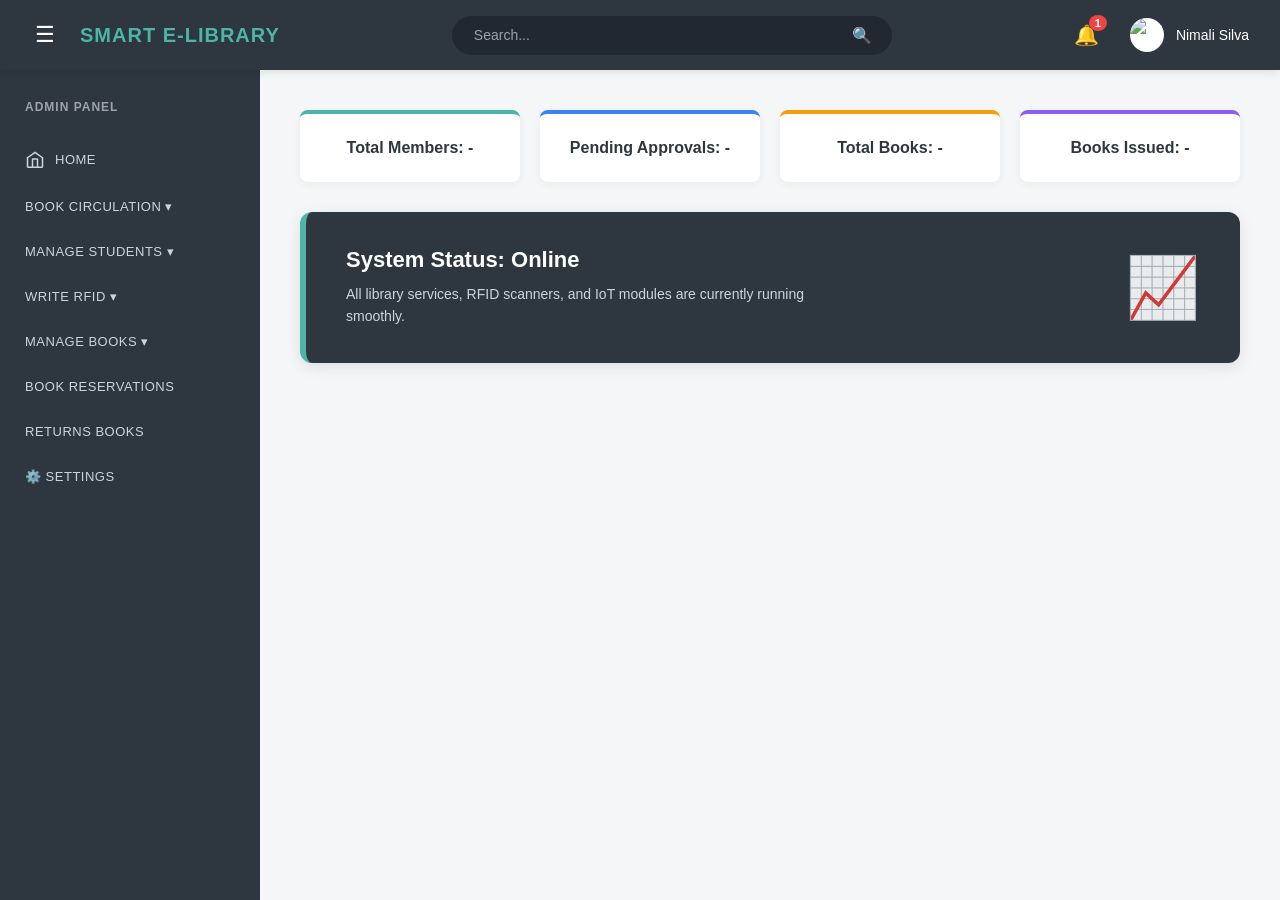
==== admin-dashboard.html @ 6cc4b50c "Smart-E-library" ====
<!DOCTYPE html>
<html lang="en">
<head>
    <meta charset="UTF-8">
    <meta name="viewport" content="width=device-width, initial-scale=1.0">
    <title>Admin Dashboard - Smart E-Library</title>
    
    <link rel="stylesheet" href="css/admin-style.css">
    <link href="https://fonts.googleapis.com/css2?family=Dancing+Script:wght@700&family=Roboto+Slab:wght@900&display=swap" rel="stylesheet">
</head>
<body>
    <div class="dashboard-header">
        <div class="header-left">
            <button id="menu-btn" class="menu-toggle-btn">☰</button>
            <span class="system-name">Smart E-Library</span>
        </div>
        
        <div class="header-center">
            <div class="search-box">
                <input id="global-search" type="text" placeholder="Search...">
                <span class="search-icon">🔍</span>
            </div>
        </div> 
        
        <div class="header-right">
            <div class="dropdown">
                <button class="icon-btn" id="bell-btn" onclick="toggleDropdown('notification-dropdown')">🔔<span class="badge">1</span></button>
                <div id="notification-dropdown" class="dropdown-content notif-dropdown">
                    <div class="notif-item" onclick="showSection('approve-registrations')">
                        <strong>New Registration!</strong>
                        <p>A new student is waiting for identity verification.</p>
                    </div>
                </div>
            </div>
            
            <div class="dropdown">
                <button class="profile-btn" onclick="toggleDropdown('profile-dropdown')"> 
                    <img id="header-profile-img" src="static/admin.png" alt="Profile" class="profile-img">
                    <span id="header-profile-name">Nimali Silva</span>
                </button>               
                <div id="profile-dropdown" class="dropdown-content">
                    <a href="#" onclick="showSection('settings'); toggleDropdown('profile-dropdown'); return false;">Profile</a>
                    <a href="index.html">Logout</a>
                </div>
            </div>
        </div>
    </div>

    <div class="dashboard-container">        
        <div id="sidebar" class="sidebar">
            <h2>Admin Panel</h2>
            <ul class="sidebar-menu">
                <li class="menu-item home-item" onclick="showSection('home')">
                    <svg class="sidebar-icon" viewBox="0 0 24 24" fill="none" stroke="currentColor" stroke-width="1.8" stroke-linecap="round" stroke-linejoin="round">
                        <path d="M3 10.5L12 4l9 6.5"></path>
                        <path d="M9 21.5V12h6v9.5"></path>
                        <path d="M21 10.5v10.5a1 1 0 0 1-1 1H4a1 1 0 0 1-1-1V10.5"></path>
                    </svg>
                    Home
                </li>

                <li class="menu-item">Book Circulation ▾
                    <ul class="submenu">
                        <li onclick="showSection('issue-book')"> Issue Book</li>
                        <li onclick="showSection('active-borrowings')"> Active Borrowings</li>
                    </ul>
                </li>

                <li class="menu-item">Manage Students ▾
                    <ul class="submenu">
                        <li onclick="showSection('view-members')"> View All Students</li>
                        <li onclick="showSection('approve-registrations')"> Approve New Registrations</li>
                        <li onclick="showSection('remove-member')"> Remove Student </li>
                    </ul>
                </li>
                <li class="menu-item">Write RFID ▾
                    <ul class="submenu">
                        <li onclick="showSection('student-rfid')"> Student RFID</li>
                        <li onclick="showSection('books-rfid')"> Book RFID</li>
                        <li onclick="showSection('rack-rfid')"> Rack RFID</li>
                    </ul>
                </li>
                <li class="menu-item">Manage Books ▾
                    <ul class="submenu">
                        <li onclick="showSection('add-book')"> Add New Book</li>
                        <li onclick="showSection('remove-book')"> Remove Book</li>
                    </ul>
                </li>
                <li class="menu-item" onclick="showSection('book-reservations')">Book Reservations</li>
                <li class="menu-item" onclick="showSection('return-books')">Returns Books</li>
                <li class="menu-item settings-item" onclick="showSection('settings')">⚙️ Settings</li>
            </ul>
        </div>
        
        <div class="main-content" id="main-display-area">            
            
            <div id="home" class="dynamic-section section-visible">
                <div class="dashboard-cards">
                    <div class="card" id="stat-total-members">Total Members: -</div>
                    <div class="card" id="stat-pending-approvals">Pending Approvals: -</div>
                    <div class="card" id="stat-total-books">Total Books: -</div>
                    <div class="card" id="stat-books-issued">Books Issued: -</div>
                </div>
                
                <div class="pro-banner">
                    <div class="pro-banner-text">
                        <h3>System Status: Online</h3>
                        <p>All library services, RFID scanners, and IoT modules are currently running smoothly.</p>
                    </div>
                    <div class="pro-banner-graphic">
                        <div style="font-size: 60px; opacity: 0.9;">📈</div>
                    </div>
                </div>
            </div>

            <div id="issue-book" class="dynamic-section section-hidden">
                <div class="section-header">
                    <div>
                        <h2 class="section-title">Issue Book (Manual)</h2>
                        <p>Scan student RFID and Book RFID to officially issue a book.</p>
                    </div>
                </div>
                <div class="add-officer-panel">
                    <div class="add-officer-card">
                        <div class="field-grid">
                            <div class="field-item">
                                <label>Student ID / Scan RFID</label>
                                <input id="issue-student-id" type="text" placeholder="e.g. STU-001">
                            </div>
                            <div class="field-item">
                                <label>Book ID / Scan RFID</label>
                                <input id="issue-book-id" type="text" placeholder="e.g. nov01-r1">
                            </div>
                        </div>
                        <button class="btn-save panel-button" style="background:#10b981; max-width:200px;" onclick="issueNewBook()">📚 Issue Book</button>
                    </div>
                </div>
            </div>

            <div id="active-borrowings" class="dynamic-section section-hidden">
                <div class="section-header">
                    <div>
                        <h2 class="section-title">Active Borrowings</h2>
                        <p>Track all issued books, return countdowns, and calculate overdue fines dynamically.</p>
                    </div>
                </div>
                <div class="directory-panel">
                    <div class="table-card">
                        <table class="styled-table" id="borrowings-table">
                            <thead>
                                <tr>
                                    <th>Book Title</th>
                                    <th>Book ID</th>
                                    <th>Student Name</th>
                                    <th>Days Left</th>
                                    <th>Overdue Days</th>
                                    <th>Fine (LKR)</th>
                                    <th>Phone</th>
                                </tr>
                            </thead>
                            <tbody id="borrowings-body">
                            </tbody>
                        </table>
                    </div>
                </div>
            </div>

            <div id="view-members" class="dynamic-section section-hidden">
                <div class="section-header">
                    <div><h2 class="section-title">View All Students</h2></div>
                </div>
                <div class="add-officer-panel">
                    <div class="add-officer-card">
                        <div class="table-card">
                            <table class="styled-table">
                                <thead>
                                    <tr>
                                        <th>Student</th>
                                        <th>Full Name</th>
                                        <th>Email</th>
                                        <th>Status</th>
                                    </tr>
                                </thead>
                                <tbody id="all-students-body">
                                </tbody>
                            </table>
                        </div>
                    </div>
                </div>
            </div>

            <div id="approve-registrations" class="dynamic-section section-hidden">
                <div class="section-header">
                    <div><h2 class="section-title">Approve New Registrations</h2></div>
                </div>
                <div class="add-officer-panel">
                    <div class="add-officer-card">
                        <div class="table-card">
                            <table class="styled-table">
                                <thead>
                                    <tr>
                                        <th>Full Name</th>
                                        <th>Email Address</th>
                                        <th>Verification Document</th>
                                        <th>Action</th>
                                    </tr>
                                </thead>
                                <tbody id="pending-students-body">
                                </tbody>
                            </table>
                        </div>
                    </div>
                </div>
            </div>

            <div id="remove-member" class="dynamic-section section-hidden">
                <div class="section-header">
                    <div><h2 class="section-title">Remove Student</h2></div>
                </div>
                <div class="add-officer-panel">
                    <div class="add-officer-card">
                        <div class="table-card">
                            <table class="styled-table">
                                <thead>
                                    <tr><th>Student</th><th>Full Name</th><th>Email</th><th>Action</th></tr>
                                </thead>
                                <tbody id="remove-students-body">
                                </tbody>
                            </table>
                        </div>
                    </div>
                </div>
            </div>

            <div id="student-rfid" class="dynamic-section section-hidden">
                <div class="section-header">
                    <div>
                        <h2 class="section-title">Student RFID Assignment</h2>
                        <p>Link physical RFID smart cards to registered students.</p>
                    </div>
                </div>
                <div class="directory-panel">
                    <div class="table-card">
                        <table class="styled-table">
                            <thead>
                                <tr><th>Student Name</th><th>Student ID</th><th>Action</th></tr>
                            </thead>
                            <tbody>
                                <tr>
                                    <td>Saman Perera</td>
                                    <td>STU-001</td>
                                    <td><button class="btn-save" onclick="openRfidModal('STU-001', 'Saman Perera', 'Student')">Write RFID</button></td>
                                </tr>
                                <tr>
                                    <td>Kumari Fernando</td>
                                    <td>STU-002</td>
                                    <td><button class="btn-save" onclick="openRfidModal('STU-002', 'Kumari Fernando', 'Student')">Write RFID</button></td>
                                </tr>
                            </tbody>
                        </table>
                    </div>
                </div>
            </div>

            <div id="books-rfid" class="dynamic-section section-hidden">
                <div class="section-header">
                    <div>
                        <h2 class="section-title">Book RFID Assignment</h2>
                        <p>Link RFID tracking tags to library inventory books.</p>
                    </div>
                </div>
                <div class="add-officer-panel">
                    <div class="table-card">
                        <table class="styled-table">
                            <thead>
                                <tr><th>Book Title</th><th>Book ID</th><th>Action</th></tr>
                            </thead>
                            <tbody id="books-rfid-body">
                            </tbody>
                        </table>
                    </div>
                </div>
            </div>

            <div id="rack-rfid" class="dynamic-section section-hidden">
                <div class="section-header">
                    <div>
                        <h2 class="section-title">Rack RFID Assignment</h2>
                        <p>Register library racks and assign unique RFID tags for misplacement detection.</p>
                    </div>
                </div>
                <div class="add-officer-panel">
                    <div class="add-officer-card">
                        <div class="field-grid">
                            <div class="field-item">
                                <label>Rack Name / Category Description</label>
                                <input id="rack-name-input" type="text" placeholder="e.g. Science Section - Rack 01">
                            </div>
                        </div>
                        <button class="btn-save panel-button" onclick="addNewRack()">+ Add Rack</button>
                    </div>
                </div>
                <div class="directory-panel">
                    <div class="table-card">
                        <table class="styled-table" id="racks-table">
                            <thead>
                                <tr><th>Rack ID</th><th>Rack Name</th><th>RFID Tag UID</th><th>Action</th></tr>
                            </thead>
                            <tbody id="racks-body">
                            </tbody>
                        </table>
                    </div>
                </div>
            </div>

            <div id="add-book" class="dynamic-section section-hidden">
                <div class="section-header">
                    <div><h2 class="section-title">Add New Book</h2></div>
                </div>
                <div class="add-officer-panel">
                    <div class="add-officer-card">
                        <div class="field-grid">
                            <div class="field-item">
                                <label>Book Title</label>
                                <input id="book-title" type="text" placeholder="Enter book title">
                            </div>
                            <div class="field-item">
                                <label>Author</label>
                                <input id="book-author" type="text" placeholder="Enter author name">
                            </div>
                            <div class="field-item">
                                <label>Category</label>
                                <select id="book-category">
                                    <option value="">Select category</option>
                                    <option value="novel">Novel</option>
                                    <option value="science">Science</option>
                                    <option value="history">History</option>
                                    <option value="education">Education</option>
                                </select>
                            </div>
                            <div class="field-item">
                                <label>Rack Number</label>
                                <input id="book-rack" type="text" placeholder="e.g. r1">
                            </div>
                            <div class="field-item">
                                <label>Book Cover Image</label>
                                <input id="book-cover" type="file" accept="image/*">
                            </div>
                            <div class="field-item field-full">
                                <label>Book ID</label>
                                <input id="book-id" type="text" readonly placeholder="Automatically generated">
                            </div>
                            <div class="field-item field-full">
                                <button id="book-add-button" type="button" class="btn-save panel-button">+ Add Book</button>
                            </div>
                        </div>
                    </div>
                </div>

                <div class="directory-panel">
                    <div class="section-header">
                        <div><h3>Book Inventory</h3></div>
                    </div>
                    <div class="table-card">
                        <table class="styled-table" id="book-inventory-table">
                            <thead>
                                <tr><th>Cover</th><th>Book ID</th><th>Title</th><th>Author</th><th>Category</th><th>Rack</th></tr>
                            </thead>
                            <tbody></tbody>
                        </table>
                    </div>
                </div>
            </div>

            <div id="remove-book" class="dynamic-section section-hidden">
                <div class="section-header">
                    <div><h2 class="section-title">Remove Book</h2></div>
                </div>
                <div class="directory-panel">
                    <div class="filter-bar">
                        <select id="remove-book-category" class="filter-select">
                            <option value="all">All Categories</option>
                            <option value="novel">Novel</option>
                            <option value="science">Science</option>
                            <option value="history">History</option>
                            <option value="education">Education</option>
                        </select>
                    </div>
                    <div class="table-card">
                        <table class="styled-table" id="remove-book-table">
                            <thead>
                                <tr><th>Cover</th><th>Book ID</th><th>Book Title</th><th>Author</th><th>Action</th></tr>
                            </thead>
                            <tbody id="remove-book-body"></tbody>
                        </table>
                    </div>
                </div>
            </div>

            <div id="book-reservations" class="dynamic-section section-hidden">
                <div class="section-header">
                    <div><h2 class="section-title">Book Reservations</h2></div>
                </div>
                <div class="add-officer-panel">
                    <div class="add-officer-card">
                        <div class="table-card">
                            <table class="styled-table">
                                <thead>
                                    <tr><th>Student Name</th><th>Book Title</th><th>Reserved Date</th><th>Status</th><th>Action</th></tr>
                                </thead>
                                <tbody id="admin-reservations-body">
                                </tbody>
                            </table>
                        </div>
                    </div>
                </div>
            </div>

            <div id="return-books" class="dynamic-section section-hidden">
                <div class="section-header">
                    <div>
                        <h2 class="section-title">Returns Books</h2>
                        <p>Track returned books (IoT Pending) and physically confirm them. Overdue fines are calculated dynamically.</p>
                    </div>
                </div>
                <div class="directory-panel">
                    <div class="table-card">
                        <table class="styled-table" id="returns-table">
                            <thead>
                                <tr>
                                    <th>Student Details</th>
                                    <th>Book Details</th>
                                    <th>Return Dropped Date</th>
                                    <th>Fine Status</th>
                                    <th>Status</th>
                                    <th>Action</th>
                                </tr>
                            </thead>
                            <tbody id="returns-body">
                            </tbody>
                        </table>
                    </div>
                </div>
            </div>

            <div id="settings" class="dynamic-section section-hidden">
                <div class="section-header">
                    <div><h2 class="section-title">System Settings & Profile</h2></div>
                </div>
                <div class="settings-grid">
                    <div class="settings-card">
                        <h3>My Profile Settings</h3>
                        
                        <div style="text-align: center; margin-top: 15px; margin-bottom: 25px;">
                            <img id="settings-profile-preview" src="static/admin.png" alt="Profile Preview" style="width: 110px; height: 110px; border-radius: 50%; border: 4px solid #3b82f6; object-fit: cover; box-shadow: 0 4px 15px rgba(0,0,0,0.1);">
                            <h4 style="margin: 12px 0 0 0; color: #0f172a; font-size: 16px; font-weight: 700;">System ID: <span id="settings-profile-id" style="color: #64748b; font-weight: normal;">EMP001</span></h4>
                        </div>

                        <div class="form-style" style="margin-top: 15px;">
                            <div style="margin-bottom: 12px;">
                                <label style="font-weight:bold; display:block; margin-bottom:5px;">Change Full Name</label>
                                <input type="text" id="profile-name-input" class="filter-input" style="max-width:100%; width:90%;" value="Nimali Silva">
                            </div>
                            <div style="margin-bottom: 12px;">
                                <label style="font-weight:bold; display:block; margin-bottom:5px;">Email Address</label>
                                <input type="email" id="profile-email-input" class="filter-input" style="max-width:100%; width:90%;" value="nimali@elibrary.com">
                            </div>
                            <div style="margin-bottom: 15px;">
                                <label style="font-weight:bold; display:block; margin-bottom:5px;">Update Profile Avatar</label>
                                <input type="file" id="profile-img-input" accept="image/*">
                            </div>
                            <button class="btn-save" onclick="openProfileAuthModal()">Update Profile</button>
                            
                            <hr style="border:0; border-top:1px solid #e2e8f0; margin: 25px 0 20px 0;">
                            
                            <div id="pw-step-0">
                                <button onclick="startPasswordChange()" style="background: #1e293b; color: #cbd5e1; border: none; padding: 14px 20px; border-radius: 8px; width: 100%; text-align: left; font-size: 15px; font-weight: bold; cursor: pointer; transition: 0.3s; font-family: inherit; display: flex; align-items: center; gap: 10px; box-shadow: 0 2px 5px rgba(0,0,0,0.1);" onmouseover="this.style.background='#334155'; this.style.color='white'" onmouseout="this.style.background='#1e293b'; this.style.color='#cbd5e1'">
                                    <span style="font-size: 18px;">🔑</span> Change Security Password
                                </button>
                            </div>

                            <div id="pw-step-1" style="display: none; background: #f8fafc; padding: 18px; border-radius: 8px; border: 1px solid #e2e8f0; margin-top: 10px;">
                                <label style="font-weight:bold; display:block; margin-bottom:8px; color: #0f172a;">Step 1: Enter Current Password</label>
                                <input type="password" id="pw-current" class="filter-input" style="max-width:100%; width:100%; margin-bottom: 10px; box-sizing: border-box;" placeholder="Type your active password">
                                <div style="text-align: right; width: 100%; margin-bottom: 15px;">
                                    <a href="forgot-password.html" style="color: #3b82f6; font-size: 13px; text-decoration: none; font-weight: 700;">Forgot Password?</a>
                                </div>
                                <div style="display: flex; gap: 10px;">
                                    <button class="btn-save" style="background: #3b82f6; width: 50%; padding: 10px;" onclick="verifyCurrentPassword()">Next</button>
                                    <button class="btn-cancel" style="width: 50%; padding: 10px;" onclick="cancelPasswordChange()">Cancel</button>
                                </div>
                            </div>

                            <div id="pw-step-2" style="display: none; background: #f8fafc; padding: 18px; border-radius: 8px; border: 1px solid #e2e8f0; margin-top: 10px;">
                                <label style="font-weight:bold; display:block; margin-bottom:8px; color: #0f172a;">Step 2: Enter New Password</label>
                                <input type="password" id="pw-new" class="filter-input" style="max-width:100%; width:100%; margin-bottom: 12px; box-sizing: border-box;" placeholder="Create new password">
                                <label style="font-weight:bold; display:block; margin-bottom:8px; color: #0f172a;">Confirm New Password</label>
                                <input type="password" id="pw-confirm" class="filter-input" style="max-width:100%; width:100%; margin-bottom: 20px; box-sizing: border-box;" placeholder="Retype new password">
                                <div style="display: flex; gap: 10px;">
                                    <button class="btn-save" style="background: #10b981; width: 50%; padding: 10px;" onclick="confirmUpdatePassword()">Confirm</button>
                                    <button class="btn-cancel" style="width: 50%; padding: 10px;" onclick="cancelPasswordChange()">Cancel</button>
                                </div>
                            </div>

                        </div>
                    </div>

                    <div class="settings-card">
                        <h3>Library Preferences</h3>
                        <div class="form-style" style="margin-top: 15px;">
                            <div style="margin-bottom: 12px;">
                                <label style="font-weight:bold; display:block; margin-bottom:5px;">Borrowing Period (Days)</label>
                                <input type="number" id="pref-days" class="filter-input" style="max-width:100%; width:90%;" value="14" onchange="renderBorrowings(); renderReturns();">
                            </div>
                            <div style="margin-bottom: 15px;">
                                <label style="font-weight:bold; display:block; margin-bottom:5px;">Late Fine Amount (Per Day - LKR)</label>
                                <input type="number" id="pref-fine" class="filter-input" style="max-width:100%; width:90%;" value="20" onchange="renderBorrowings(); renderReturns();">
                            </div>
                            <button class="btn-save" onclick="alert('Library preferences updated successfully!')">Save Preferences</button>
                        </div>
                    </div>

                    <div class="settings-card">
                        <h3>Data Backup</h3>
                        <p style="color:#64748b; font-size:14px; margin-bottom:15px;">Download all localized books, students, and system data instantly.</p>
                        <button class="btn-approve" onclick="downloadDatabaseBackup()">📥 Download Database Backup</button>
                    </div>

                </div>
            </div>
        </div>
    </div>

    <div id="delete-modal" class="modal-overlay">
        <div class="modal-content">
            <h3>Are you sure?</h3>
            <div class="modal-actions">
                <button class="btn-cancel" onclick="closeDeleteModal()">Cancel</button>
                <button class="btn-save btn-danger" onclick="closeDeleteModal()">Confirm</button>
            </div>
        </div>
    </div>

    <div id="password-modal" class="modal-overlay">
        <div class="modal-content">
            <h3>Change Temporary Password</h3>
            <input id="password-modal-input" class="modal-input" type="password" placeholder="New Temporary Password">
            <div class="modal-actions">
                <button class="btn-cancel" onclick="closePasswordModal()">Cancel</button>
                <button class="btn-save" onclick="confirmPasswordChange()">Confirm</button>
            </div>
        </div>
    </div>          

    <div id="rfid-modal" class="modal-overlay" style="display:none;">
        <div class="modal-content">
            <div style="font-size: 50px; animation: pulse 1.5s infinite;">📇</div>
            <h3 id="rfid-modal-title">Assign RFID</h3>
            <p id="rfid-modal-text" style="font-size: 13px; color: #64748b;">Please tap the card on the scanner reader module.</p>
            
            <input type="text" id="rfid-scanner-input" class="modal-input" placeholder="Waiting for scanner input..." style="text-align:center; font-weight:bold; letter-spacing:2px;" autofocus>
            
            <div class="modal-actions">
                <button class="btn-cancel" onclick="closeRfidModal()">Cancel</button>
                <button class="btn-save" style="background:#10b981;" onclick="saveRfidData()">Link RFID</button>
            </div>
        </div>
    </div>

    <div id="profile-auth-modal" class="modal-overlay">
        <div class="modal-content">
            <h3>Security Verification</h3>
            <p>Enter current password to save profile adjustments.</p>
            <input id="profile-auth-password" class="modal-input" type="password" placeholder="Current Password">
            <p id="profile-auth-error" style="color: #ef4444; font-size: 12px; margin-top: 8px; display: none; font-weight: bold;">Incorrect password! Try again.</p>
            <div class="modal-actions">
                <button class="btn-cancel" onclick="closeProfileAuthModal()">Cancel</button>
                <button class="btn-save" style="background: #10b981;" onclick="confirmProfileAuth()">Confirm</button>
            </div>
        </div>
    </div>

    <div id="pw-success-modal" class="modal-overlay" style="display: none;">
        <div class="modal-content" style="max-width: 320px; text-align: center; border-radius: 16px; padding: 30px;">
            <div style="font-size: 50px; margin-bottom: 15px;">✅</div>
            <h3 style="margin-top: 0; color: #0f172a; font-size: 20px;">Password Changed!</h3>
            <p style="color: #64748b; font-size: 14px; margin-bottom: 20px;">Your credentials have been successfully updated.</p>
            <button class="btn-save" style="background: #10b981; width: 100%; margin-top: 0;" onclick="closePwSuccess()">OK</button>
        </div>
    </div>

    <script src="js/app.js"></script>
</body>
</html>
---- css/admin-style.css ----
/* ========================================= */
/* 1. GLOBAL & TEAL/SLATE THEME (SYNCED)     */
/* ========================================= */
:root {
    --bg-slate: #2E363F; 
    --bg-slate-dark: #222831; 
    --bg-light: #F4F6F8; 
    --accent-teal: #4CB5A5; 
    --text-dark: #333333;
    --text-light: #FFFFFF;
}

body {
    margin: 0;
    font-family: 'Segoe UI', Tahoma, Geneva, Verdana, sans-serif;
    background-color: var(--bg-light); 
    color: var(--text-dark);
}

/* ========================================= */
/* 2. DASHBOARD HEADER                       */
/* ========================================= */
.dashboard-header {
    display: flex;
    justify-content: space-between;
    align-items: center;
    background: var(--bg-slate); 
    padding: 0 25px;
    height: 70px;
    color: var(--text-light);
    box-shadow: 0 2px 10px rgba(0,0,0,0.1);
    z-index: 100;
    position: relative;
}

.header-left, .header-center, .header-right { display: flex; align-items: center; gap: 15px; }

.system-name {
    font-size: 20px;
    font-weight: 700;
    letter-spacing: 1px;
    color: var(--accent-teal);
    text-transform: uppercase;
}

.menu-toggle-btn {
    background: transparent;
    border: none;
    color: var(--text-light);
    font-size: 22px;
    width: 40px;
    height: 40px;
    cursor: pointer;
    border-radius: 4px;
    transition: 0.2s;
}
.menu-toggle-btn:hover { background: rgba(255, 255, 255, 0.05); }

.search-box {
    background-color: var(--bg-slate-dark);
    border-radius: 30px;
    padding: 10px 20px;
    display: flex;
    align-items: center;
    width: 400px;
}
.search-box input { background: none; border: none; color: var(--text-light); outline: none; width: 100%; font-size: 14px;}
.search-box input::placeholder { color: #9CA3AF; }
.search-icon { color: #9CA3AF; cursor: pointer; }

.icon-btn {
    background: transparent;
    border: none;
    color: var(--text-light);
    font-size: 20px;
    width: 45px;
    height: 45px;
    border-radius: 50%;
    cursor: pointer;
    position: relative;
}
.badge { background-color: #ef4444; color: white; border-radius: 50%; padding: 2px 6px; font-size: 11px; position: absolute; top: 2px; right: 2px; font-weight: bold;}

.profile-btn {
    background: transparent;
    border: none;
    color: var(--text-light);
    display: flex;
    align-items: center;
    gap: 12px;
    cursor: pointer;
    font-size: 14px;
    white-space: nowrap; 
}
.profile-img { width: 34px; height: 34px; border-radius: 50%; object-fit: cover; background-color: white;}

/* DROPDOWN */
.dropdown { position: relative; }
.dropdown-content {
    display: none;
    position: absolute;
    right: 0;
    top: 55px;
    background-color: #FFFFFF;
    min-width: 180px;
    box-shadow: 0px 10px 25px rgba(0,0,0,0.1);
    border-radius: 8px;
    overflow: hidden;
    z-index: 1000;
}
.dropdown-content a { color: var(--text-dark); padding: 12px 20px; text-decoration: none; display: block; font-size: 14px; transition: 0.2s;}
.dropdown-content a:hover { background-color: var(--bg-light); color: var(--accent-teal); }
.notif-dropdown { min-width: 260px; padding: 10px; }
.notif-item { padding: 12px; border-bottom: 1px solid #f1f5f9; cursor: pointer; color: var(--text-dark); transition: background 0.2s; border-radius: 6px;}
.notif-item:hover { background: var(--bg-light); }
.notif-item strong { font-size: 13px; color: var(--accent-teal); display: block; margin-bottom: 4px;}
.notif-item p { margin: 0; font-size: 12px; color: #64748b; }
.dropdown-content.show { display: block; }

/* ========================================= */
/* 3. CONTAINER & SIDEBAR                    */
/* ========================================= */
.dashboard-container { display: flex; height: calc(100vh - 70px); overflow: hidden; }

.sidebar {
    width: 260px;
    background: var(--bg-slate);
    padding-top: 30px;
    color: var(--text-light);
    flex-shrink: 0;
    transition: margin-left 0.3s ease-in-out; 
}
.sidebar-collapsed .sidebar { margin-left: -260px; }

.sidebar h2 { color: #9CA3AF; padding: 0 25px; margin-top: 0; font-size: 12px; text-transform: uppercase; letter-spacing: 1px; margin-bottom: 20px; }
.sidebar-menu { list-style: none; padding: 0; margin: 0; }

.menu-item {
    padding: 15px 25px;
    color: #CBD5E1;
    font-weight: 500;
    font-size: 13px;
    cursor: pointer;
    transition: 0.2s;
    text-transform: uppercase;
    letter-spacing: 0.5px;
    display: block;
}
.menu-item:hover, .menu-item.active { background: var(--bg-slate-dark); color: var(--accent-teal); border-left: 4px solid var(--accent-teal); }
.home-item { display: flex; align-items: center; }

.submenu { display: none; list-style: none; padding-left: 0; margin-top: 5px; background: var(--bg-slate-dark);}
.submenu.active { display: block; }
.submenu li { padding: 12px 25px 12px 40px; font-size: 12px; color: #9CA3AF; transition: 0.2s; cursor: pointer; text-transform: none; letter-spacing: normal;}
.submenu li:hover { color: var(--text-light); background: rgba(255,255,255,0.05);}

.sidebar-icon { width: 20px; height: 20px; margin-right: 10px; vertical-align: middle; }

/* ========================================= */
/* 4. MAIN CONTENT AREA                      */
/* ========================================= */
.main-content { flex: 1; padding: 40px; background-color: var(--bg-light); overflow-y: auto; overflow-x: hidden; }

.dashboard-cards { display: grid; grid-template-columns: repeat(auto-fit, minmax(220px, 1fr)); gap: 20px; margin-bottom: 30px; }
.card { background-color: #FFFFFF; padding: 25px 20px; border-radius: 8px; box-shadow: 0 2px 8px rgba(0,0,0,0.05); text-align: center; font-weight: bold; color: var(--bg-slate); font-size: 16px; border-top: 4px solid #E2E8F0; }
.card:nth-child(1) { border-top-color: var(--accent-teal); } 
.card:nth-child(2) { border-top-color: #3B82F6; } 
.card:nth-child(3) { border-top-color: #F59E0B; } 
.card:nth-child(4) { border-top-color: #8B5CF6; } 

.pro-banner { margin-top: 20px; background: var(--bg-slate); border-radius: 12px; padding: 35px 40px; color: white; display: flex; justify-content: space-between; align-items: center; box-shadow: 0 4px 15px rgba(0,0,0,0.1); border-left: 6px solid var(--accent-teal); }
.pro-banner-text h3 { margin: 0 0 10px 0; font-size: 22px; color: white; }
.pro-banner-text p { margin: 0; font-size: 14px; color: #cbd5e1; max-width: 500px; line-height: 1.6;}

.dynamic-section { animation: fadeIn 0.3s ease-in-out; }
.section-visible { display: block; }
.section-hidden { display: none; }
@keyframes fadeIn { from { opacity: 0; transform: translateY(10px); } to { opacity: 1; transform: translateY(0); } }

.section-header { margin-bottom: 25px; }
.section-title { margin: 0 0 5px 0; color: var(--bg-slate); font-size: 24px; }
.section-header p { margin: 0; color: #64748B; font-size: 14px; }

.add-officer-panel, .directory-panel { background: #FFFFFF; border-radius: 8px; box-shadow: 0 2px 8px rgba(0,0,0,0.05); margin-bottom: 20px; overflow: hidden;}
.add-officer-card { padding: 25px; }
.field-grid { display: grid; grid-template-columns: repeat(auto-fit, minmax(200px, 1fr)); gap: 15px; margin-bottom: 15px; }
.field-item label { display: block; margin-bottom: 6px; font-size: 13px; font-weight: bold; color: var(--bg-slate); }
.field-item input, .field-item select { background: #F8FAFC; border: 1px solid #E2E8F0; color: var(--text-dark); padding: 12px; border-radius: 4px; width: 100%; box-sizing: border-box; }
.field-full { grid-column: 1 / -1; }
.panel-button { width: 100%; max-width: 250px; }

/* TABLES STYLES */
.table-card { overflow-x: auto; }
.styled-table { width: 100%; border-collapse: collapse; text-align: left; }
.styled-table th, .styled-table td { padding: 15px 20px; border-bottom: 1px solid #F1F5F9; font-size: 14px;}
.styled-table th { background: var(--bg-slate); color: var(--text-light); font-weight: normal; }
.styled-table tbody tr:hover { background: #F8FAFC; }

.overdue-row { background-color: #FEE2E2 !important; }
.timer-badge { padding: 5px 10px; border-radius: 4px; font-size: 12px; font-weight: bold; }
.timer-safe { background: #E0F2FE; color: #0284C7; }
.timer-danger { background: #FECACA; color: #DC2626; }
.timer-neutral { background: #F1F5F9; color: #64748B; }

.status-badge { padding: 5px 12px; border-radius: 20px; font-size: 12px; font-weight: bold; display: inline-block; }
.status-badge.active { background: #E6F4F1; color: var(--accent-teal); }

/* BUTTONS */
.btn-save, .btn-secondary, .btn-cancel, .btn-approve, .btn-proof, .btn-danger { border: none; cursor: pointer; border-radius: 4px; font-weight: bold; padding: 10px 16px; font-size: 13px; transition: 0.2s;}
.btn-save { background: var(--accent-teal); color: white; }
.btn-save:hover { background: #3ba391; }
.btn-secondary { background: var(--bg-slate); color: white; }
.btn-cancel { background: #E2E8F0; color: #64748B; }
.btn-approve { background: var(--accent-teal); color: white; }
.btn-proof { background: #F1F5F9; color: var(--bg-slate); border: 1px solid #E2E8F0; }
.btn-danger { background: #EF4444; color: white; }

/* SETTINGS */
.settings-grid { display: grid; grid-template-columns: repeat(auto-fit, minmax(320px, 1fr)); gap: 20px; margin-top: 20px; }
.settings-card { background: #FFFFFF; padding: 25px; border-radius: 8px; box-shadow: 0 2px 8px rgba(0,0,0,0.05); }
.danger-zone-card { border: 1px solid #FECACA; background: #FEF2F2; }
.filter-bar { padding: 20px; border-bottom: 1px solid #F1F5F9;}
.filter-select, .filter-input { padding: 12px; border: 1px solid #E2E8F0; border-radius: 4px; font-size: 14px; background: #F8FAFC; width: 100%; box-sizing: border-box;}

/* MODALS */
.modal-overlay { display: none; position: fixed; top: 0; left: 0; width: 100%; height: 100%; background: rgba(0,0,0,0.6); justify-content: center; align-items: center; z-index: 2000; }
.modal-content { background: white; padding: 30px; border-radius: 12px; text-align: center; max-width: 380px; width: 90%; }
.modal-input { width: 100%; padding: 12px; margin-top: 15px; border: 1px solid #E2E8F0; border-radius: 6px; box-sizing: border-box; background: #F8FAFC;}
.modal-actions { display: flex; gap: 10px; justify-content: center; margin-top: 20px; }
.modal-actions button { width: 100%; }

.student-profile { display: flex; align-items: center; gap: 12px; }
.student-avatar { width: 40px; height: 40px; border-radius: 50%; border: 2px solid var(--accent-teal); object-fit: cover; }
.student-id { font-weight: bold; color: var(--bg-slate); }
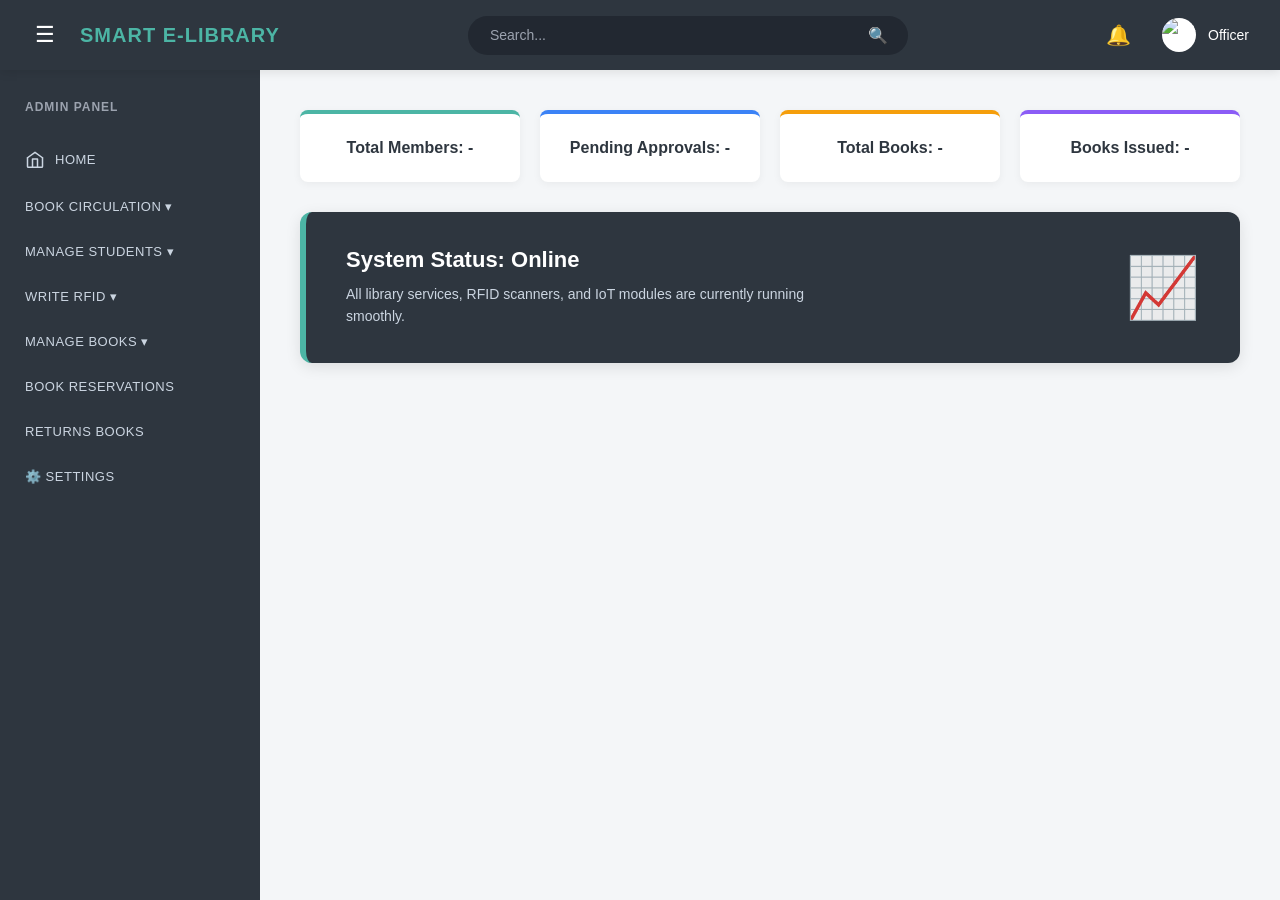
==== commit cf8109a0: "update" ====
--- a/admin-dashboard.html
+++ b/admin-dashboard.html
@@ -17,26 +17,24 @@
         
         <div class="header-center">
             <div class="search-box">
-                <input id="global-search" type="text" placeholder="Search...">
+                <input id="global-search" type="text" placeholder="Search..." readonly onfocus="this.removeAttribute('readonly');">
                 <span class="search-icon">🔍</span>
             </div>
         </div> 
         
         <div class="header-right">
             <div class="dropdown">
-                <button class="icon-btn" id="bell-btn" onclick="toggleDropdown('notification-dropdown')">🔔<span class="badge">1</span></button>
+                <button class="icon-btn" id="bell-btn" onclick="toggleDropdown('notification-dropdown')">
+                    🔔<span class="badge" id="notif-badge" style="display:none;">0</span>
+                </button>
                 <div id="notification-dropdown" class="dropdown-content notif-dropdown">
-                    <div class="notif-item" onclick="showSection('approve-registrations')">
-                        <strong>New Registration!</strong>
-                        <p>A new student is waiting for identity verification.</p>
-                    </div>
-                </div>
+                    </div>
             </div>
             
             <div class="dropdown">
                 <button class="profile-btn" onclick="toggleDropdown('profile-dropdown')"> 
                     <img id="header-profile-img" src="static/admin.png" alt="Profile" class="profile-img">
-                    <span id="header-profile-name">Nimali Silva</span>
+                    <span id="header-profile-name">Officer</span>
                 </button>               
                 <div id="profile-dropdown" class="dropdown-content">
                     <a href="#" onclick="showSection('settings'); toggleDropdown('profile-dropdown'); return false;">Profile</a>
@@ -73,6 +71,7 @@
                         <li onclick="showSection('remove-member')"> Remove Student </li>
                     </ul>
                 </li>
+
                 <li class="menu-item">Write RFID ▾
                     <ul class="submenu">
                         <li onclick="showSection('student-rfid')"> Student RFID</li>
@@ -80,12 +79,14 @@
                         <li onclick="showSection('rack-rfid')"> Rack RFID</li>
                     </ul>
                 </li>
+
                 <li class="menu-item">Manage Books ▾
                     <ul class="submenu">
                         <li onclick="showSection('add-book')"> Add New Book</li>
                         <li onclick="showSection('remove-book')"> Remove Book</li>
                     </ul>
                 </li>
+
                 <li class="menu-item" onclick="showSection('book-reservations')">Book Reservations</li>
                 <li class="menu-item" onclick="showSection('return-books')">Returns Books</li>
                 <li class="menu-item settings-item" onclick="showSection('settings')">⚙️ Settings</li>
@@ -94,7 +95,7 @@
         
         <div class="main-content" id="main-display-area">            
             
-            <div id="home" class="dynamic-section section-visible">
+            <div id="home" class="dynamic-section" style="display: block;">
                 <div class="dashboard-cards">
                     <div class="card" id="stat-total-members">Total Members: -</div>
                     <div class="card" id="stat-pending-approvals">Pending Approvals: -</div>
@@ -159,7 +160,7 @@
                                 </tr>
                             </thead>
                             <tbody id="borrowings-body">
-                            </tbody>
+                                </tbody>
                         </table>
                     </div>
                 </div>
@@ -182,7 +183,7 @@
                                     </tr>
                                 </thead>
                                 <tbody id="all-students-body">
-                                </tbody>
+                                    </tbody>
                             </table>
                         </div>
                     </div>
@@ -206,7 +207,7 @@
                                     </tr>
                                 </thead>
                                 <tbody id="pending-students-body">
-                                </tbody>
+                                    </tbody>
                             </table>
                         </div>
                     </div>
@@ -222,10 +223,15 @@
                         <div class="table-card">
                             <table class="styled-table">
                                 <thead>
-                                    <tr><th>Student</th><th>Full Name</th><th>Email</th><th>Action</th></tr>
+                                    <tr>
+                                        <th>Student</th>
+                                        <th>Full Name</th>
+                                        <th>Email</th>
+                                        <th>Action</th>
+                                    </tr>
                                 </thead>
                                 <tbody id="remove-students-body">
-                                </tbody>
+                                    </tbody>
                             </table>
                         </div>
                     </div>
@@ -243,20 +249,14 @@
                     <div class="table-card">
                         <table class="styled-table">
                             <thead>
-                                <tr><th>Student Name</th><th>Student ID</th><th>Action</th></tr>
+                                <tr>
+                                    <th>Student Name</th>
+                                    <th>Student ID</th>
+                                    <th>Action</th>
+                                </tr>
                             </thead>
-                            <tbody>
-                                <tr>
-                                    <td>Saman Perera</td>
-                                    <td>STU-001</td>
-                                    <td><button class="btn-save" onclick="openRfidModal('STU-001', 'Saman Perera', 'Student')">Write RFID</button></td>
-                                </tr>
-                                <tr>
-                                    <td>Kumari Fernando</td>
-                                    <td>STU-002</td>
-                                    <td><button class="btn-save" onclick="openRfidModal('STU-002', 'Kumari Fernando', 'Student')">Write RFID</button></td>
-                                </tr>
-                            </tbody>
+                            <tbody id="rfid-students-body">
+                                </tbody>
                         </table>
                     </div>
                 </div>
@@ -273,10 +273,14 @@
                     <div class="table-card">
                         <table class="styled-table">
                             <thead>
-                                <tr><th>Book Title</th><th>Book ID</th><th>Action</th></tr>
+                                <tr>
+                                    <th>Book Title</th>
+                                    <th>Book ID</th>
+                                    <th>Action</th>
+                                </tr>
                             </thead>
                             <tbody id="books-rfid-body">
-                            </tbody>
+                                </tbody>
                         </table>
                     </div>
                 </div>
@@ -304,10 +308,15 @@
                     <div class="table-card">
                         <table class="styled-table" id="racks-table">
                             <thead>
-                                <tr><th>Rack ID</th><th>Rack Name</th><th>RFID Tag UID</th><th>Action</th></tr>
+                                <tr>
+                                    <th>Rack ID</th>
+                                    <th>Rack Name</th>
+                                    <th>RFID Tag UID</th>
+                                    <th>Action</th>
+                                </tr>
                             </thead>
                             <tbody id="racks-body">
-                            </tbody>
+                                </tbody>
                         </table>
                     </div>
                 </div>
@@ -364,9 +373,17 @@
                     <div class="table-card">
                         <table class="styled-table" id="book-inventory-table">
                             <thead>
-                                <tr><th>Cover</th><th>Book ID</th><th>Title</th><th>Author</th><th>Category</th><th>Rack</th></tr>
+                                <tr>
+                                    <th>Cover</th>
+                                    <th>Book ID</th>
+                                    <th>Title</th>
+                                    <th>Author</th>
+                                    <th>Category</th>
+                                    <th>Rack</th>
+                                </tr>
                             </thead>
-                            <tbody></tbody>
+                            <tbody>
+                                </tbody>
                         </table>
                     </div>
                 </div>
@@ -389,9 +406,16 @@
                     <div class="table-card">
                         <table class="styled-table" id="remove-book-table">
                             <thead>
-                                <tr><th>Cover</th><th>Book ID</th><th>Book Title</th><th>Author</th><th>Action</th></tr>
+                                <tr>
+                                    <th>Cover</th>
+                                    <th>Book ID</th>
+                                    <th>Book Title</th>
+                                    <th>Author</th>
+                                    <th>Action</th>
+                                </tr>
                             </thead>
-                            <tbody id="remove-book-body"></tbody>
+                            <tbody id="remove-book-body">
+                                </tbody>
                         </table>
                     </div>
                 </div>
@@ -406,10 +430,16 @@
                         <div class="table-card">
                             <table class="styled-table">
                                 <thead>
-                                    <tr><th>Student Name</th><th>Book Title</th><th>Reserved Date</th><th>Status</th><th>Action</th></tr>
+                                    <tr>
+                                        <th>Student Name</th>
+                                        <th>Book Title</th>
+                                        <th>Reserved Date</th>
+                                        <th>Status</th>
+                                        <th>Action</th>
+                                    </tr>
                                 </thead>
                                 <tbody id="admin-reservations-body">
-                                </tbody>
+                                    </tbody>
                             </table>
                         </div>
                     </div>
@@ -437,7 +467,7 @@
                                 </tr>
                             </thead>
                             <tbody id="returns-body">
-                            </tbody>
+                                </tbody>
                         </table>
                     </div>
                 </div>
@@ -447,23 +477,24 @@
                 <div class="section-header">
                     <div><h2 class="section-title">System Settings & Profile</h2></div>
                 </div>
+                
                 <div class="settings-grid">
                     <div class="settings-card">
                         <h3>My Profile Settings</h3>
                         
                         <div style="text-align: center; margin-top: 15px; margin-bottom: 25px;">
                             <img id="settings-profile-preview" src="static/admin.png" alt="Profile Preview" style="width: 110px; height: 110px; border-radius: 50%; border: 4px solid #3b82f6; object-fit: cover; box-shadow: 0 4px 15px rgba(0,0,0,0.1);">
-                            <h4 style="margin: 12px 0 0 0; color: #0f172a; font-size: 16px; font-weight: 700;">System ID: <span id="settings-profile-id" style="color: #64748b; font-weight: normal;">EMP001</span></h4>
+                            <h4 style="margin: 12px 0 0 0; color: #0f172a; font-size: 16px; font-weight: 700;">System ID: <span id="settings-profile-id" style="color: #64748b; font-weight: normal;">-</span></h4>
                         </div>
 
                         <div class="form-style" style="margin-top: 15px;">
                             <div style="margin-bottom: 12px;">
                                 <label style="font-weight:bold; display:block; margin-bottom:5px;">Change Full Name</label>
-                                <input type="text" id="profile-name-input" class="filter-input" style="max-width:100%; width:90%;" value="Nimali Silva">
+                                <input type="text" id="profile-name-input" class="filter-input" style="max-width:100%; width:90%;" value="">
                             </div>
                             <div style="margin-bottom: 12px;">
                                 <label style="font-weight:bold; display:block; margin-bottom:5px;">Email Address</label>
-                                <input type="email" id="profile-email-input" class="filter-input" style="max-width:100%; width:90%;" value="nimali@elibrary.com">
+                                <input type="email" id="profile-email-input" class="filter-input" style="max-width:100%; width:90%;" value="">
                             </div>
                             <div style="margin-bottom: 15px;">
                                 <label style="font-weight:bold; display:block; margin-bottom:5px;">Update Profile Avatar</label>
@@ -481,7 +512,11 @@
 
                             <div id="pw-step-1" style="display: none; background: #f8fafc; padding: 18px; border-radius: 8px; border: 1px solid #e2e8f0; margin-top: 10px;">
                                 <label style="font-weight:bold; display:block; margin-bottom:8px; color: #0f172a;">Step 1: Enter Current Password</label>
-                                <input type="password" id="pw-current" class="filter-input" style="max-width:100%; width:100%; margin-bottom: 10px; box-sizing: border-box;" placeholder="Type your active password">
+                                
+                                <input type="text" name="fake_username_1" style="display:none;" aria-hidden="true" autocomplete="username">
+                                
+                                <input type="password" id="pw-current" class="filter-input" style="max-width:100%; width:100%; margin-bottom: 10px; box-sizing: border-box;" placeholder="Type your active password" autocomplete="new-password">
+                                
                                 <div style="text-align: right; width: 100%; margin-bottom: 15px;">
                                     <a href="forgot-password.html" style="color: #3b82f6; font-size: 13px; text-decoration: none; font-weight: 700;">Forgot Password?</a>
                                 </div>
@@ -493,15 +528,19 @@
 
                             <div id="pw-step-2" style="display: none; background: #f8fafc; padding: 18px; border-radius: 8px; border: 1px solid #e2e8f0; margin-top: 10px;">
                                 <label style="font-weight:bold; display:block; margin-bottom:8px; color: #0f172a;">Step 2: Enter New Password</label>
-                                <input type="password" id="pw-new" class="filter-input" style="max-width:100%; width:100%; margin-bottom: 12px; box-sizing: border-box;" placeholder="Create new password">
+                                
+                                <input type="text" name="fake_username_2" style="display:none;" aria-hidden="true" autocomplete="username">
+                                
+                                <input type="password" id="pw-new" class="filter-input" style="max-width:100%; width:100%; margin-bottom: 12px; box-sizing: border-box;" placeholder="Create new password" autocomplete="new-password">
+                                
                                 <label style="font-weight:bold; display:block; margin-bottom:8px; color: #0f172a;">Confirm New Password</label>
-                                <input type="password" id="pw-confirm" class="filter-input" style="max-width:100%; width:100%; margin-bottom: 20px; box-sizing: border-box;" placeholder="Retype new password">
+                                <input type="password" id="pw-confirm" class="filter-input" style="max-width:100%; width:100%; margin-bottom: 20px; box-sizing: border-box;" placeholder="Retype new password" autocomplete="new-password">
+                                
                                 <div style="display: flex; gap: 10px;">
                                     <button class="btn-save" style="background: #10b981; width: 50%; padding: 10px;" onclick="confirmUpdatePassword()">Confirm</button>
                                     <button class="btn-cancel" style="width: 50%; padding: 10px;" onclick="cancelPasswordChange()">Cancel</button>
                                 </div>
                             </div>
-
                         </div>
                     </div>
 
@@ -510,13 +549,13 @@
                         <div class="form-style" style="margin-top: 15px;">
                             <div style="margin-bottom: 12px;">
                                 <label style="font-weight:bold; display:block; margin-bottom:5px;">Borrowing Period (Days)</label>
-                                <input type="number" id="pref-days" class="filter-input" style="max-width:100%; width:90%;" value="14" onchange="renderBorrowings(); renderReturns();">
+                                <input type="number" id="pref-days" class="filter-input" style="max-width:100%; width:90%;">
                             </div>
                             <div style="margin-bottom: 15px;">
                                 <label style="font-weight:bold; display:block; margin-bottom:5px;">Late Fine Amount (Per Day - LKR)</label>
-                                <input type="number" id="pref-fine" class="filter-input" style="max-width:100%; width:90%;" value="20" onchange="renderBorrowings(); renderReturns();">
-                            </div>
-                            <button class="btn-save" onclick="alert('Library preferences updated successfully!')">Save Preferences</button>
+                                <input type="number" id="pref-fine" class="filter-input" style="max-width:100%; width:90%;">
+                            </div>
+                            <button class="btn-save" onclick="updatePreferences()">Save Preferences</button>
                         </div>
                     </div>
 
@@ -571,7 +610,10 @@
         <div class="modal-content">
             <h3>Security Verification</h3>
             <p>Enter current password to save profile adjustments.</p>
-            <input id="profile-auth-password" class="modal-input" type="password" placeholder="Current Password">
+            
+            <input type="text" name="fake_username_auth" style="display:none;" aria-hidden="true" autocomplete="username">
+            <input id="profile-auth-password" class="modal-input" type="password" placeholder="Current Password" autocomplete="new-password">
+            
             <p id="profile-auth-error" style="color: #ef4444; font-size: 12px; margin-top: 8px; display: none; font-weight: bold;">Incorrect password! Try again.</p>
             <div class="modal-actions">
                 <button class="btn-cancel" onclick="closeProfileAuthModal()">Cancel</button>
@@ -589,6 +631,6 @@
         </div>
     </div>
 
-    <script src="js/app.js"></script>
+    <script src="js/app.js?v=10"></script>
 </body>
 </html>
--- a/css/admin-style.css
+++ b/css/admin-style.css
@@ -231,4 +231,56 @@
 
 .student-profile { display: flex; align-items: center; gap: 12px; }
 .student-avatar { width: 40px; height: 40px; border-radius: 50%; border: 2px solid var(--accent-teal); object-fit: cover; }
-.student-id { font-weight: bold; color: var(--bg-slate); }+.student-id { font-weight: bold; color: var(--bg-slate); }
+
+/* =========================================
+   FORM STYLES (Add Officer & Other Forms)
+========================================= */
+.add-officer-form {
+    padding: 25px;
+}
+
+.form-grid-2-col {
+    display: grid;
+    grid-template-columns: 1fr 1fr;
+    gap: 20px;
+    margin-bottom: 25px;
+}
+
+.form-grid-2-col .field-full {
+    grid-column: span 2;
+}
+
+.form-label {
+    font-weight: bold;
+    font-size: 13px;
+    color: #475569;
+    display: block;
+    margin-bottom: 8px;
+}
+
+.form-input {
+    width: 100%;
+    box-sizing: border-box;
+    padding: 10px;
+    border: 1px solid #cbd5e1;
+    border-radius: 6px;
+}
+
+.btn-full-width {
+    width: 100%;
+    padding: 14px;
+    font-size: 16px;
+    background-color: #10b981;
+    border: none;
+    border-radius: 6px;
+    color: white;
+    font-weight: bold;
+    cursor: pointer;
+    box-shadow: 0 4px 6px -1px rgba(16, 185, 129, 0.2);
+    transition: all 0.3s ease;
+}
+
+.btn-full-width:hover {
+    background-color: #059669; /* Hover වෙද්දි ටිකක් තද කොළ පාටක් */
+}
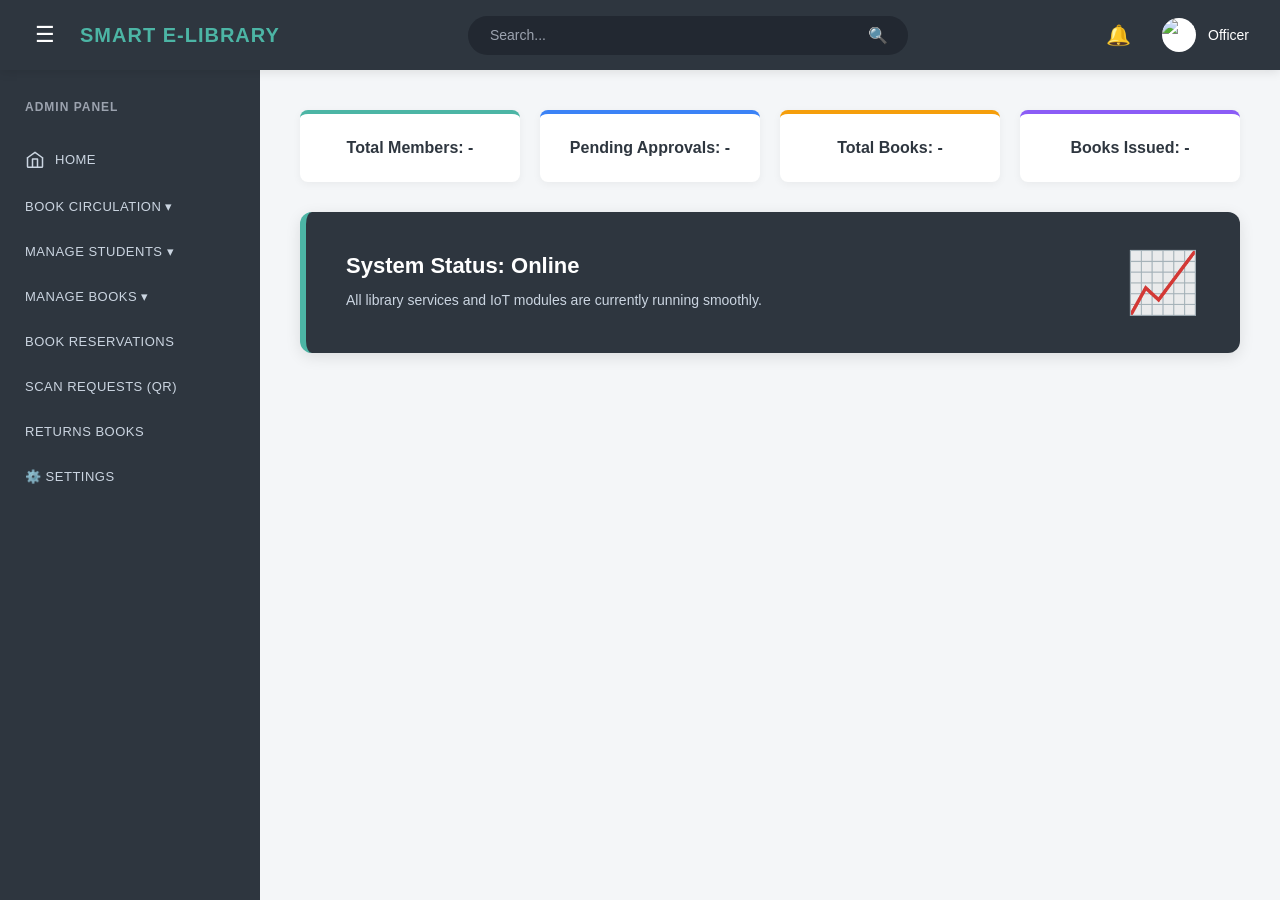
==== commit 316db917: "update_php" ====
--- a/admin-dashboard.html
+++ b/admin-dashboard.html
@@ -1,6 +1,7 @@
 <!DOCTYPE html>
 <html lang="en">
 <head>
+    <!-- === Meta Data & CSS === -->
     <meta charset="UTF-8">
     <meta name="viewport" content="width=device-width, initial-scale=1.0">
     <title>Admin Dashboard - Smart E-Library</title>
@@ -9,6 +10,7 @@
     <link href="https://fonts.googleapis.com/css2?family=Dancing+Script:wght@700&family=Roboto+Slab:wght@900&display=swap" rel="stylesheet">
 </head>
 <body>
+    <!-- === Top Navigation Header === -->
     <div class="dashboard-header">
         <div class="header-left">
             <button id="menu-btn" class="menu-toggle-btn">☰</button>
@@ -23,14 +25,16 @@
         </div> 
         
         <div class="header-right">
+            <!-- Notifications -->
             <div class="dropdown">
                 <button class="icon-btn" id="bell-btn" onclick="toggleDropdown('notification-dropdown')">
                     🔔<span class="badge" id="notif-badge" style="display:none;">0</span>
                 </button>
                 <div id="notification-dropdown" class="dropdown-content notif-dropdown">
-                    </div>
+                </div>
             </div>
             
+            <!-- Profile -->
             <div class="dropdown">
                 <button class="profile-btn" onclick="toggleDropdown('profile-dropdown')"> 
                     <img id="header-profile-img" src="static/admin.png" alt="Profile" class="profile-img">
@@ -45,6 +49,7 @@
     </div>
 
     <div class="dashboard-container">        
+        <!-- === Sidebar Navigation === -->
         <div id="sidebar" class="sidebar">
             <h2>Admin Panel</h2>
             <ul class="sidebar-menu">
@@ -72,14 +77,6 @@
                     </ul>
                 </li>
 
-                <li class="menu-item">Write RFID ▾
-                    <ul class="submenu">
-                        <li onclick="showSection('student-rfid')"> Student RFID</li>
-                        <li onclick="showSection('books-rfid')"> Book RFID</li>
-                        <li onclick="showSection('rack-rfid')"> Rack RFID</li>
-                    </ul>
-                </li>
-
                 <li class="menu-item">Manage Books ▾
                     <ul class="submenu">
                         <li onclick="showSection('add-book')"> Add New Book</li>
@@ -88,13 +85,18 @@
                 </li>
 
                 <li class="menu-item" onclick="showSection('book-reservations')">Book Reservations</li>
+                
+                <li class="menu-item" onclick="showSection('scan-requests')">Scan Requests (QR)</li>
+                
                 <li class="menu-item" onclick="showSection('return-books')">Returns Books</li>
                 <li class="menu-item settings-item" onclick="showSection('settings')">⚙️ Settings</li>
             </ul>
         </div>
         
+        <!-- === Main Content Area === -->
         <div class="main-content" id="main-display-area">            
             
+            <!-- === Home Dashboard === -->
             <div id="home" class="dynamic-section" style="display: block;">
                 <div class="dashboard-cards">
                     <div class="card" id="stat-total-members">Total Members: -</div>
@@ -106,7 +108,7 @@
                 <div class="pro-banner">
                     <div class="pro-banner-text">
                         <h3>System Status: Online</h3>
-                        <p>All library services, RFID scanners, and IoT modules are currently running smoothly.</p>
+                        <p>All library services and IoT modules are currently running smoothly.</p>
                     </div>
                     <div class="pro-banner-graphic">
                         <div style="font-size: 60px; opacity: 0.9;">📈</div>
@@ -114,22 +116,23 @@
                 </div>
             </div>
 
+            <!-- === Issue Book Section === -->
             <div id="issue-book" class="dynamic-section section-hidden">
                 <div class="section-header">
                     <div>
                         <h2 class="section-title">Issue Book (Manual)</h2>
-                        <p>Scan student RFID and Book RFID to officially issue a book.</p>
+                        <p>Enter student ID and Book ID to officially issue a book.</p>
                     </div>
                 </div>
                 <div class="add-officer-panel">
                     <div class="add-officer-card">
                         <div class="field-grid">
                             <div class="field-item">
-                                <label>Student ID / Scan RFID</label>
+                                <label>Student ID</label>
                                 <input id="issue-student-id" type="text" placeholder="e.g. STU-001">
                             </div>
                             <div class="field-item">
-                                <label>Book ID / Scan RFID</label>
+                                <label>Book ID</label>
                                 <input id="issue-book-id" type="text" placeholder="e.g. nov01-r1">
                             </div>
                         </div>
@@ -138,6 +141,7 @@
                 </div>
             </div>
 
+            <!-- === Active Borrowings Section === -->
             <div id="active-borrowings" class="dynamic-section section-hidden">
                 <div class="section-header">
                     <div>
@@ -160,12 +164,13 @@
                                 </tr>
                             </thead>
                             <tbody id="borrowings-body">
-                                </tbody>
+                            </tbody>
                         </table>
                     </div>
                 </div>
             </div>
 
+            <!-- === View Students Section === -->
             <div id="view-members" class="dynamic-section section-hidden">
                 <div class="section-header">
                     <div><h2 class="section-title">View All Students</h2></div>
@@ -183,13 +188,14 @@
                                     </tr>
                                 </thead>
                                 <tbody id="all-students-body">
-                                    </tbody>
+                                </tbody>
                             </table>
                         </div>
                     </div>
                 </div>
             </div>
 
+            <!-- === Approve Registrations Section === -->
             <div id="approve-registrations" class="dynamic-section section-hidden">
                 <div class="section-header">
                     <div><h2 class="section-title">Approve New Registrations</h2></div>
@@ -207,13 +213,14 @@
                                     </tr>
                                 </thead>
                                 <tbody id="pending-students-body">
-                                    </tbody>
+                                </tbody>
                             </table>
                         </div>
                     </div>
                 </div>
             </div>
 
+            <!-- === Remove Student Section === -->
             <div id="remove-member" class="dynamic-section section-hidden">
                 <div class="section-header">
                     <div><h2 class="section-title">Remove Student</h2></div>
@@ -231,97 +238,14 @@
                                     </tr>
                                 </thead>
                                 <tbody id="remove-students-body">
-                                    </tbody>
+                                </tbody>
                             </table>
                         </div>
                     </div>
                 </div>
             </div>
 
-            <div id="student-rfid" class="dynamic-section section-hidden">
-                <div class="section-header">
-                    <div>
-                        <h2 class="section-title">Student RFID Assignment</h2>
-                        <p>Link physical RFID smart cards to registered students.</p>
-                    </div>
-                </div>
-                <div class="directory-panel">
-                    <div class="table-card">
-                        <table class="styled-table">
-                            <thead>
-                                <tr>
-                                    <th>Student Name</th>
-                                    <th>Student ID</th>
-                                    <th>Action</th>
-                                </tr>
-                            </thead>
-                            <tbody id="rfid-students-body">
-                                </tbody>
-                        </table>
-                    </div>
-                </div>
-            </div>
-
-            <div id="books-rfid" class="dynamic-section section-hidden">
-                <div class="section-header">
-                    <div>
-                        <h2 class="section-title">Book RFID Assignment</h2>
-                        <p>Link RFID tracking tags to library inventory books.</p>
-                    </div>
-                </div>
-                <div class="add-officer-panel">
-                    <div class="table-card">
-                        <table class="styled-table">
-                            <thead>
-                                <tr>
-                                    <th>Book Title</th>
-                                    <th>Book ID</th>
-                                    <th>Action</th>
-                                </tr>
-                            </thead>
-                            <tbody id="books-rfid-body">
-                                </tbody>
-                        </table>
-                    </div>
-                </div>
-            </div>
-
-            <div id="rack-rfid" class="dynamic-section section-hidden">
-                <div class="section-header">
-                    <div>
-                        <h2 class="section-title">Rack RFID Assignment</h2>
-                        <p>Register library racks and assign unique RFID tags for misplacement detection.</p>
-                    </div>
-                </div>
-                <div class="add-officer-panel">
-                    <div class="add-officer-card">
-                        <div class="field-grid">
-                            <div class="field-item">
-                                <label>Rack Name / Category Description</label>
-                                <input id="rack-name-input" type="text" placeholder="e.g. Science Section - Rack 01">
-                            </div>
-                        </div>
-                        <button class="btn-save panel-button" onclick="addNewRack()">+ Add Rack</button>
-                    </div>
-                </div>
-                <div class="directory-panel">
-                    <div class="table-card">
-                        <table class="styled-table" id="racks-table">
-                            <thead>
-                                <tr>
-                                    <th>Rack ID</th>
-                                    <th>Rack Name</th>
-                                    <th>RFID Tag UID</th>
-                                    <th>Action</th>
-                                </tr>
-                            </thead>
-                            <tbody id="racks-body">
-                                </tbody>
-                        </table>
-                    </div>
-                </div>
-            </div>
-
+            <!-- === Add Book Section === -->
             <div id="add-book" class="dynamic-section section-hidden">
                 <div class="section-header">
                     <div><h2 class="section-title">Add New Book</h2></div>
@@ -383,12 +307,13 @@
                                 </tr>
                             </thead>
                             <tbody>
-                                </tbody>
+                            </tbody>
                         </table>
                     </div>
                 </div>
             </div>
 
+            <!-- === Remove Book Section === -->
             <div id="remove-book" class="dynamic-section section-hidden">
                 <div class="section-header">
                     <div><h2 class="section-title">Remove Book</h2></div>
@@ -415,15 +340,16 @@
                                 </tr>
                             </thead>
                             <tbody id="remove-book-body">
-                                </tbody>
+                            </tbody>
                         </table>
                     </div>
                 </div>
             </div>
 
+            <!-- === Book Reservations Section === -->
             <div id="book-reservations" class="dynamic-section section-hidden">
                 <div class="section-header">
-                    <div><h2 class="section-title">Book Reservations</h2></div>
+                    <div><h2 class="section-title">Online Book Reservations</h2></div>
                 </div>
                 <div class="add-officer-panel">
                     <div class="add-officer-card">
@@ -439,13 +365,43 @@
                                     </tr>
                                 </thead>
                                 <tbody id="admin-reservations-body">
-                                    </tbody>
+                                </tbody>
                             </table>
                         </div>
                     </div>
                 </div>
             </div>
 
+            <!-- === Scan Requests Section === -->
+            <div id="scan-requests" class="dynamic-section section-hidden">
+                <div class="section-header">
+                    <div>
+                        <h2 class="section-title">Scan Requests (QR)</h2>
+                        <p>Live borrowing requests from students scanning books via their mobile dashboard.</p>
+                    </div>
+                </div>
+                <div class="add-officer-panel">
+                    <div class="add-officer-card">
+                        <div class="table-card">
+                            <table class="styled-table">
+                                <thead>
+                                    <tr>
+                                        <th>Student Name</th>
+                                        <th>Book Title</th>
+                                        <th>Scan Time</th>
+                                        <th>Status</th>
+                                        <th>Action</th>
+                                    </tr>
+                                </thead>
+                                <tbody id="admin-scan-requests-body">
+                                </tbody>
+                            </table>
+                        </div>
+                    </div>
+                </div>
+            </div>
+
+            <!-- === Returns Books Section === -->
             <div id="return-books" class="dynamic-section section-hidden">
                 <div class="section-header">
                     <div>
@@ -467,12 +423,13 @@
                                 </tr>
                             </thead>
                             <tbody id="returns-body">
-                                </tbody>
+                            </tbody>
                         </table>
                     </div>
                 </div>
             </div>
 
+            <!-- === System Settings Section === -->
             <div id="settings" class="dynamic-section section-hidden">
                 <div class="section-header">
                     <div><h2 class="section-title">System Settings & Profile</h2></div>
@@ -544,6 +501,7 @@
                         </div>
                     </div>
 
+                    <!-- === Library Preferences === -->
                     <div class="settings-card">
                         <h3>Library Preferences</h3>
                         <div class="form-style" style="margin-top: 15px;">
@@ -559,6 +517,7 @@
                         </div>
                     </div>
 
+                    <!-- === Data Backup === -->
                     <div class="settings-card">
                         <h3>Data Backup</h3>
                         <p style="color:#64748b; font-size:14px; margin-bottom:15px;">Download all localized books, students, and system data instantly.</p>
@@ -570,6 +529,7 @@
         </div>
     </div>
 
+    <!-- === Modals === -->
     <div id="delete-modal" class="modal-overlay">
         <div class="modal-content">
             <h3>Are you sure?</h3>
@@ -590,21 +550,6 @@
             </div>
         </div>
     </div>          
-
-    <div id="rfid-modal" class="modal-overlay" style="display:none;">
-        <div class="modal-content">
-            <div style="font-size: 50px; animation: pulse 1.5s infinite;">📇</div>
-            <h3 id="rfid-modal-title">Assign RFID</h3>
-            <p id="rfid-modal-text" style="font-size: 13px; color: #64748b;">Please tap the card on the scanner reader module.</p>
-            
-            <input type="text" id="rfid-scanner-input" class="modal-input" placeholder="Waiting for scanner input..." style="text-align:center; font-weight:bold; letter-spacing:2px;" autofocus>
-            
-            <div class="modal-actions">
-                <button class="btn-cancel" onclick="closeRfidModal()">Cancel</button>
-                <button class="btn-save" style="background:#10b981;" onclick="saveRfidData()">Link RFID</button>
-            </div>
-        </div>
-    </div>
 
     <div id="profile-auth-modal" class="modal-overlay">
         <div class="modal-content">
--- a/css/admin-style.css
+++ b/css/admin-style.css
@@ -1,5 +1,5 @@
 /* ========================================= */
-/* 1. GLOBAL & TEAL/SLATE THEME (SYNCED)     */
+/* === Global Theme === */
 /* ========================================= */
 :root {
     --bg-slate: #2E363F; 
@@ -18,7 +18,7 @@
 }
 
 /* ========================================= */
-/* 2. DASHBOARD HEADER                       */
+/* === Dashboard Header === */
 /* ========================================= */
 .dashboard-header {
     display: flex;
@@ -94,7 +94,7 @@
 }
 .profile-img { width: 34px; height: 34px; border-radius: 50%; object-fit: cover; background-color: white;}
 
-/* DROPDOWN */
+/* === Dropdown Navigation === */
 .dropdown { position: relative; }
 .dropdown-content {
     display: none;
@@ -118,7 +118,7 @@
 .dropdown-content.show { display: block; }
 
 /* ========================================= */
-/* 3. CONTAINER & SIDEBAR                    */
+/* === Container and Sidebar === */
 /* ========================================= */
 .dashboard-container { display: flex; height: calc(100vh - 70px); overflow: hidden; }
 
@@ -157,7 +157,7 @@
 .sidebar-icon { width: 20px; height: 20px; margin-right: 10px; vertical-align: middle; }
 
 /* ========================================= */
-/* 4. MAIN CONTENT AREA                      */
+/* === Main Content Area === */
 /* ========================================= */
 .main-content { flex: 1; padding: 40px; background-color: var(--bg-light); overflow-y: auto; overflow-x: hidden; }
 
@@ -189,7 +189,7 @@
 .field-full { grid-column: 1 / -1; }
 .panel-button { width: 100%; max-width: 250px; }
 
-/* TABLES STYLES */
+/* === Table Styles === */
 .table-card { overflow-x: auto; }
 .styled-table { width: 100%; border-collapse: collapse; text-align: left; }
 .styled-table th, .styled-table td { padding: 15px 20px; border-bottom: 1px solid #F1F5F9; font-size: 14px;}
@@ -205,7 +205,7 @@
 .status-badge { padding: 5px 12px; border-radius: 20px; font-size: 12px; font-weight: bold; display: inline-block; }
 .status-badge.active { background: #E6F4F1; color: var(--accent-teal); }
 
-/* BUTTONS */
+/* === Buttons === */
 .btn-save, .btn-secondary, .btn-cancel, .btn-approve, .btn-proof, .btn-danger { border: none; cursor: pointer; border-radius: 4px; font-weight: bold; padding: 10px 16px; font-size: 13px; transition: 0.2s;}
 .btn-save { background: var(--accent-teal); color: white; }
 .btn-save:hover { background: #3ba391; }
@@ -215,14 +215,14 @@
 .btn-proof { background: #F1F5F9; color: var(--bg-slate); border: 1px solid #E2E8F0; }
 .btn-danger { background: #EF4444; color: white; }
 
-/* SETTINGS */
+/* === Settings === */
 .settings-grid { display: grid; grid-template-columns: repeat(auto-fit, minmax(320px, 1fr)); gap: 20px; margin-top: 20px; }
 .settings-card { background: #FFFFFF; padding: 25px; border-radius: 8px; box-shadow: 0 2px 8px rgba(0,0,0,0.05); }
 .danger-zone-card { border: 1px solid #FECACA; background: #FEF2F2; }
 .filter-bar { padding: 20px; border-bottom: 1px solid #F1F5F9;}
 .filter-select, .filter-input { padding: 12px; border: 1px solid #E2E8F0; border-radius: 4px; font-size: 14px; background: #F8FAFC; width: 100%; box-sizing: border-box;}
 
-/* MODALS */
+/* === Modals === */
 .modal-overlay { display: none; position: fixed; top: 0; left: 0; width: 100%; height: 100%; background: rgba(0,0,0,0.6); justify-content: center; align-items: center; z-index: 2000; }
 .modal-content { background: white; padding: 30px; border-radius: 12px; text-align: center; max-width: 380px; width: 90%; }
 .modal-input { width: 100%; padding: 12px; margin-top: 15px; border: 1px solid #E2E8F0; border-radius: 6px; box-sizing: border-box; background: #F8FAFC;}
@@ -234,8 +234,7 @@
 .student-id { font-weight: bold; color: var(--bg-slate); }
 
 /* =========================================
-   FORM STYLES (Add Officer & Other Forms)
-========================================= */
+/* === Form Styles === */
 .add-officer-form {
     padding: 25px;
 }
@@ -282,5 +281,5 @@
 }
 
 .btn-full-width:hover {
-    background-color: #059669; /* Hover වෙද්දි ටිකක් තද කොළ පාටක් */
+    background-color: #059669;
 }
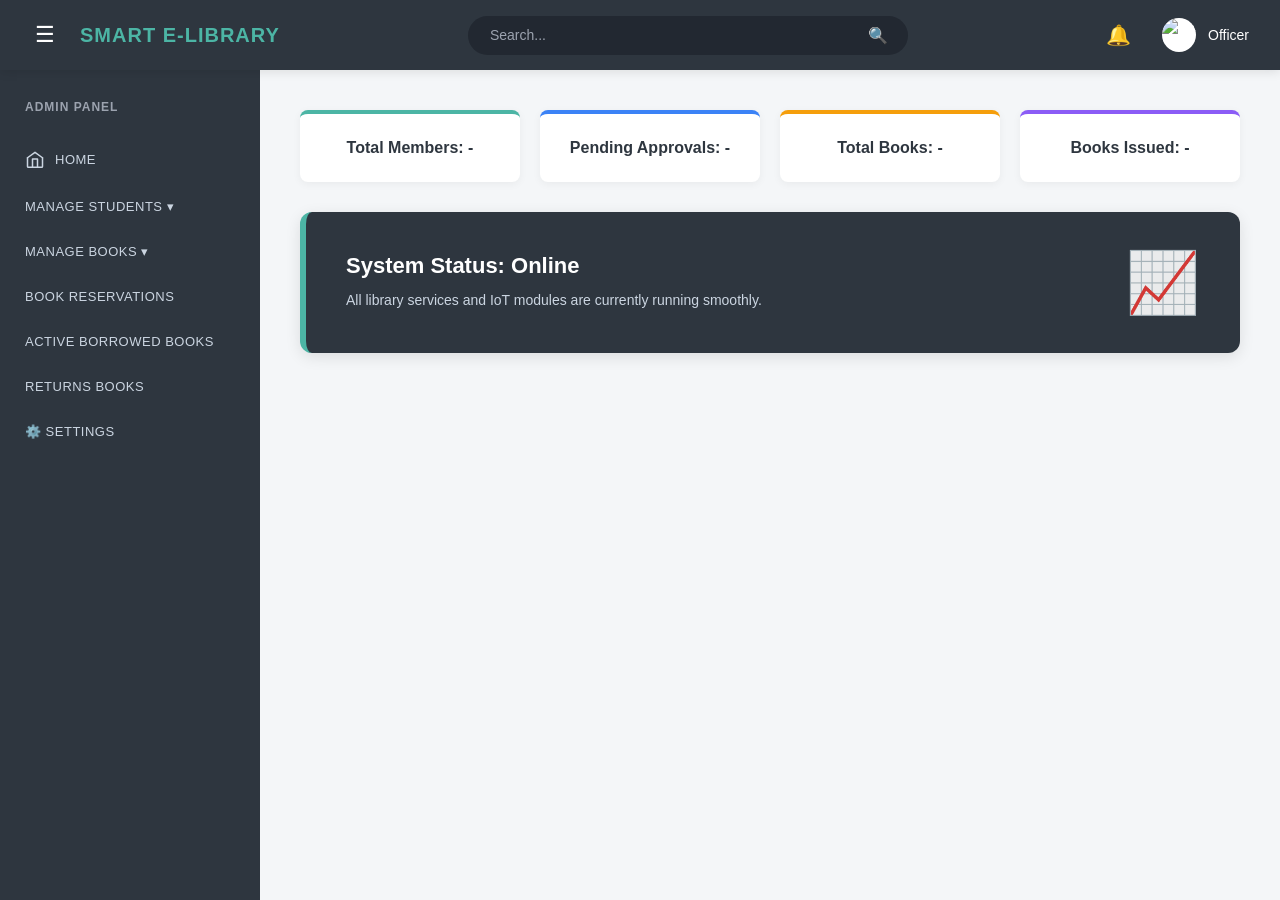
==== commit 80b85333: "update" ====
--- a/admin-dashboard.html
+++ b/admin-dashboard.html
@@ -1,7 +1,6 @@
 <!DOCTYPE html>
 <html lang="en">
 <head>
-    <!-- === Meta Data & CSS === -->
     <meta charset="UTF-8">
     <meta name="viewport" content="width=device-width, initial-scale=1.0">
     <title>Admin Dashboard - Smart E-Library</title>
@@ -10,7 +9,6 @@
     <link href="https://fonts.googleapis.com/css2?family=Dancing+Script:wght@700&family=Roboto+Slab:wght@900&display=swap" rel="stylesheet">
 </head>
 <body>
-    <!-- === Top Navigation Header === -->
     <div class="dashboard-header">
         <div class="header-left">
             <button id="menu-btn" class="menu-toggle-btn">☰</button>
@@ -25,7 +23,6 @@
         </div> 
         
         <div class="header-right">
-            <!-- Notifications -->
             <div class="dropdown">
                 <button class="icon-btn" id="bell-btn" onclick="toggleDropdown('notification-dropdown')">
                     🔔<span class="badge" id="notif-badge" style="display:none;">0</span>
@@ -34,7 +31,6 @@
                 </div>
             </div>
             
-            <!-- Profile -->
             <div class="dropdown">
                 <button class="profile-btn" onclick="toggleDropdown('profile-dropdown')"> 
                     <img id="header-profile-img" src="static/admin.png" alt="Profile" class="profile-img">
@@ -49,7 +45,6 @@
     </div>
 
     <div class="dashboard-container">        
-        <!-- === Sidebar Navigation === -->
         <div id="sidebar" class="sidebar">
             <h2>Admin Panel</h2>
             <ul class="sidebar-menu">
@@ -62,13 +57,6 @@
                     Home
                 </li>
 
-                <li class="menu-item">Book Circulation ▾
-                    <ul class="submenu">
-                        <li onclick="showSection('issue-book')"> Issue Book</li>
-                        <li onclick="showSection('active-borrowings')"> Active Borrowings</li>
-                    </ul>
-                </li>
-
                 <li class="menu-item">Manage Students ▾
                     <ul class="submenu">
                         <li onclick="showSection('view-members')"> View All Students</li>
@@ -86,17 +74,15 @@
 
                 <li class="menu-item" onclick="showSection('book-reservations')">Book Reservations</li>
                 
-                <li class="menu-item" onclick="showSection('scan-requests')">Scan Requests (QR)</li>
+                <li class="menu-item" onclick="showSection('active-books')">Active Borrowed Books</li>
                 
                 <li class="menu-item" onclick="showSection('return-books')">Returns Books</li>
                 <li class="menu-item settings-item" onclick="showSection('settings')">⚙️ Settings</li>
             </ul>
         </div>
         
-        <!-- === Main Content Area === -->
         <div class="main-content" id="main-display-area">            
             
-            <!-- === Home Dashboard === -->
             <div id="home" class="dynamic-section" style="display: block;">
                 <div class="dashboard-cards">
                     <div class="card" id="stat-total-members">Total Members: -</div>
@@ -116,61 +102,33 @@
                 </div>
             </div>
 
-            <!-- === Issue Book Section === -->
-            <div id="issue-book" class="dynamic-section section-hidden">
+            <div id="active-books" class="dynamic-section section-hidden">
                 <div class="section-header">
                     <div>
-                        <h2 class="section-title">Issue Book (Manual)</h2>
-                        <p>Enter student ID and Book ID to officially issue a book.</p>
-                    </div>
-                </div>
-                <div class="add-officer-panel">
-                    <div class="add-officer-card">
-                        <div class="field-grid">
-                            <div class="field-item">
-                                <label>Student ID</label>
-                                <input id="issue-student-id" type="text" placeholder="e.g. STU-001">
-                            </div>
-                            <div class="field-item">
-                                <label>Book ID</label>
-                                <input id="issue-book-id" type="text" placeholder="e.g. nov01-r1">
-                            </div>
-                        </div>
-                        <button class="btn-save panel-button" style="background:#10b981; max-width:200px;" onclick="issueNewBook()">📚 Issue Book</button>
-                    </div>
-                </div>
-            </div>
-
-            <!-- === Active Borrowings Section === -->
-            <div id="active-borrowings" class="dynamic-section section-hidden">
-                <div class="section-header">
-                    <div>
-                        <h2 class="section-title">Active Borrowings</h2>
-                        <p>Track all issued books, return countdowns, and calculate overdue fines dynamically.</p>
-                    </div>
-                </div>
-                <div class="directory-panel">
-                    <div class="table-card">
-                        <table class="styled-table" id="borrowings-table">
-                            <thead>
-                                <tr>
-                                    <th>Book Title</th>
-                                    <th>Book ID</th>
-                                    <th>Student Name</th>
-                                    <th>Days Left</th>
-                                    <th>Overdue Days</th>
-                                    <th>Fine (LKR)</th>
-                                    <th>Phone</th>
-                                </tr>
-                            </thead>
-                            <tbody id="borrowings-body">
-                            </tbody>
-                        </table>
-                    </div>
-                </div>
-            </div>
-
-            <!-- === View Students Section === -->
+                        <h2 class="section-title">Active Borrowed Books</h2>
+                        <p>Live tracking of all books currently taken by students, including their return countdowns.</p>
+                    </div>
+                </div>
+                <div class="add-officer-panel">
+                    <div class="add-officer-card">
+                        <div class="table-card">
+                            <table class="styled-table">
+                                <thead>
+                                    <tr>
+                                        <th>Book Title</th>
+                                        <th>Student Name</th>
+                                        <th>Email Address</th>
+                                        <th>Time Left to Return</th>
+                                    </tr>
+                                </thead>
+                                <tbody id="active-books-body">
+                                </tbody>
+                            </table>
+                        </div>
+                    </div>
+                </div>
+            </div>
+
             <div id="view-members" class="dynamic-section section-hidden">
                 <div class="section-header">
                     <div><h2 class="section-title">View All Students</h2></div>
@@ -195,7 +153,6 @@
                 </div>
             </div>
 
-            <!-- === Approve Registrations Section === -->
             <div id="approve-registrations" class="dynamic-section section-hidden">
                 <div class="section-header">
                     <div><h2 class="section-title">Approve New Registrations</h2></div>
@@ -220,7 +177,6 @@
                 </div>
             </div>
 
-            <!-- === Remove Student Section === -->
             <div id="remove-member" class="dynamic-section section-hidden">
                 <div class="section-header">
                     <div><h2 class="section-title">Remove Student</h2></div>
@@ -245,7 +201,6 @@
                 </div>
             </div>
 
-            <!-- === Add Book Section === -->
             <div id="add-book" class="dynamic-section section-hidden">
                 <div class="section-header">
                     <div><h2 class="section-title">Add New Book</h2></div>
@@ -303,7 +258,7 @@
                                     <th>Title</th>
                                     <th>Author</th>
                                     <th>Category</th>
-                                    <th>Rack</th>
+                                    <th>QR Code</th>
                                 </tr>
                             </thead>
                             <tbody>
@@ -313,7 +268,6 @@
                 </div>
             </div>
 
-            <!-- === Remove Book Section === -->
             <div id="remove-book" class="dynamic-section section-hidden">
                 <div class="section-header">
                     <div><h2 class="section-title">Remove Book</h2></div>
@@ -346,7 +300,6 @@
                 </div>
             </div>
 
-            <!-- === Book Reservations Section === -->
             <div id="book-reservations" class="dynamic-section section-hidden">
                 <div class="section-header">
                     <div><h2 class="section-title">Online Book Reservations</h2></div>
@@ -372,64 +325,30 @@
                 </div>
             </div>
 
-            <!-- === Scan Requests Section === -->
-            <div id="scan-requests" class="dynamic-section section-hidden">
+            <div id="return-books" class="dynamic-section section-hidden">
                 <div class="section-header">
                     <div>
-                        <h2 class="section-title">Scan Requests (QR)</h2>
-                        <p>Live borrowing requests from students scanning books via their mobile dashboard.</p>
-                    </div>
-                </div>
-                <div class="add-officer-panel">
-                    <div class="add-officer-card">
-                        <div class="table-card">
-                            <table class="styled-table">
-                                <thead>
-                                    <tr>
-                                        <th>Student Name</th>
-                                        <th>Book Title</th>
-                                        <th>Scan Time</th>
-                                        <th>Status</th>
-                                        <th>Action</th>
-                                    </tr>
-                                </thead>
-                                <tbody id="admin-scan-requests-body">
-                                </tbody>
-                            </table>
-                        </div>
-                    </div>
-                </div>
-            </div>
-
-            <!-- === Returns Books Section === -->
-            <div id="return-books" class="dynamic-section section-hidden">
-                <div class="section-header">
-                    <div>
-                        <h2 class="section-title">Returns Books</h2>
-                        <p>Track returned books (IoT Pending) and physically confirm them. Overdue fines are calculated dynamically.</p>
-                    </div>
-                </div>
-                <div class="directory-panel">
-                    <div class="table-card">
-                        <table class="styled-table" id="returns-table">
-                            <thead>
-                                <tr>
-                                    <th>Student Details</th>
-                                    <th>Book Details</th>
-                                    <th>Return Dropped Date</th>
-                                    <th>Fine Status</th>
-                                    <th>Status</th>
-                                    <th>Action</th>
-                                </tr>
-                            </thead>
-                            <tbody id="returns-body">
-                            </tbody>
-                        </table>
-                    </div>
-                </div>
-            </div>
-
-            <!-- === System Settings Section === -->
+                        <h2 class="section-title">Returns Books (QR Scanner)</h2>
+                        <p>Scan a book's QR code to process its return and calculate fines instantly.</p>
+                    </div>
+                </div>
+                <div class="settings-grid" style="display: flex; justify-content: center; margin-top: 20px;">
+                    <div class="settings-card" style="width: 100%; max-width: 500px; text-align: center;">
+                        <div id="admin-qr-reader" style="width: 100%; margin: 0 auto 20px auto; display: none; border: 3px solid #3b82f6; border-radius: 8px;"></div>
+                        
+                        <button class="btn-approve" style="padding: 15px; font-size: 16px; width: 100%; margin-bottom: 10px;" onclick="startAdminScanner()">📷 Start Camera Scanner</button>
+                        
+                        <div style="margin: 15px 0; border-bottom: 1px solid #e2e8f0; position: relative;">
+                            <span style="background: white; padding: 0 10px; position: relative; top: 10px; color: #64748b; font-weight: bold;">OR</span>
+                        </div>
+                        
+                        <input type="file" id="qr-upload-file" accept="image/*" style="display: none;" onchange="handleAdminQrFileUpload(event)">
+                        <button class="btn-secondary" style="padding: 15px; font-size: 16px; width: 100%; margin-top: 10px; background: #334155; color: white; border: none; border-radius: 8px; cursor: pointer;" onclick="document.getElementById('qr-upload-file').click()">📂 Upload QR Image</button>
+                        
+                    </div>
+                </div>
+            </div>
+
             <div id="settings" class="dynamic-section section-hidden">
                 <div class="section-header">
                     <div><h2 class="section-title">System Settings & Profile</h2></div>
@@ -501,7 +420,6 @@
                         </div>
                     </div>
 
-                    <!-- === Library Preferences === -->
                     <div class="settings-card">
                         <h3>Library Preferences</h3>
                         <div class="form-style" style="margin-top: 15px;">
@@ -517,7 +435,6 @@
                         </div>
                     </div>
 
-                    <!-- === Data Backup === -->
                     <div class="settings-card">
                         <h3>Data Backup</h3>
                         <p style="color:#64748b; font-size:14px; margin-bottom:15px;">Download all localized books, students, and system data instantly.</p>
@@ -529,27 +446,20 @@
         </div>
     </div>
 
-    <!-- === Modals === -->
-    <div id="delete-modal" class="modal-overlay">
-        <div class="modal-content">
-            <h3>Are you sure?</h3>
-            <div class="modal-actions">
-                <button class="btn-cancel" onclick="closeDeleteModal()">Cancel</button>
-                <button class="btn-save btn-danger" onclick="closeDeleteModal()">Confirm</button>
+    <div id="admin-return-modal" class="modal-overlay" style="display: none; z-index: 9999;">
+        <div class="modal-content" style="text-align: center; max-width: 400px;">
+            <h3 style="color: #3b82f6; margin-bottom: 15px;">Process Return</h3>
+            <p><strong>Book:</strong> <span id="ret-book-title"></span> (<span id="ret-book-id"></span>)</p>
+            <p><strong>Student:</strong> <span id="ret-student-name"></span> (<span id="ret-student-id"></span>)</p>
+            <div style="background: #f1f5f9; padding: 10px; margin: 15px 0; border-radius: 8px;">
+                <p style="margin: 0; color: #ef4444; font-size: 18px; font-weight: bold;">Fine: Rs. <span id="ret-fine-amount">0.00</span></p>
+            </div>
+            <div class="modal-actions" style="justify-content: center; gap: 15px;">
+                <button class="btn-cancel" onclick="closeAdminReturnModal()">Cancel</button>
+                <button class="btn-save" style="background: #10b981;" onclick="confirmProcessReturn()">Confirm Return</button>
             </div>
         </div>
     </div>
-
-    <div id="password-modal" class="modal-overlay">
-        <div class="modal-content">
-            <h3>Change Temporary Password</h3>
-            <input id="password-modal-input" class="modal-input" type="password" placeholder="New Temporary Password">
-            <div class="modal-actions">
-                <button class="btn-cancel" onclick="closePasswordModal()">Cancel</button>
-                <button class="btn-save" onclick="confirmPasswordChange()">Confirm</button>
-            </div>
-        </div>
-    </div>          
 
     <div id="profile-auth-modal" class="modal-overlay">
         <div class="modal-content">
@@ -576,6 +486,7 @@
         </div>
     </div>
 
-    <script src="js/app.js?v=10"></script>
+    <script src="https://cdnjs.cloudflare.com/ajax/libs/html5-qrcode/2.3.8/html5-qrcode.min.js" type="text/javascript"></script>
+    <script src="js/app.js?v=11"></script>
 </body>
 </html>
